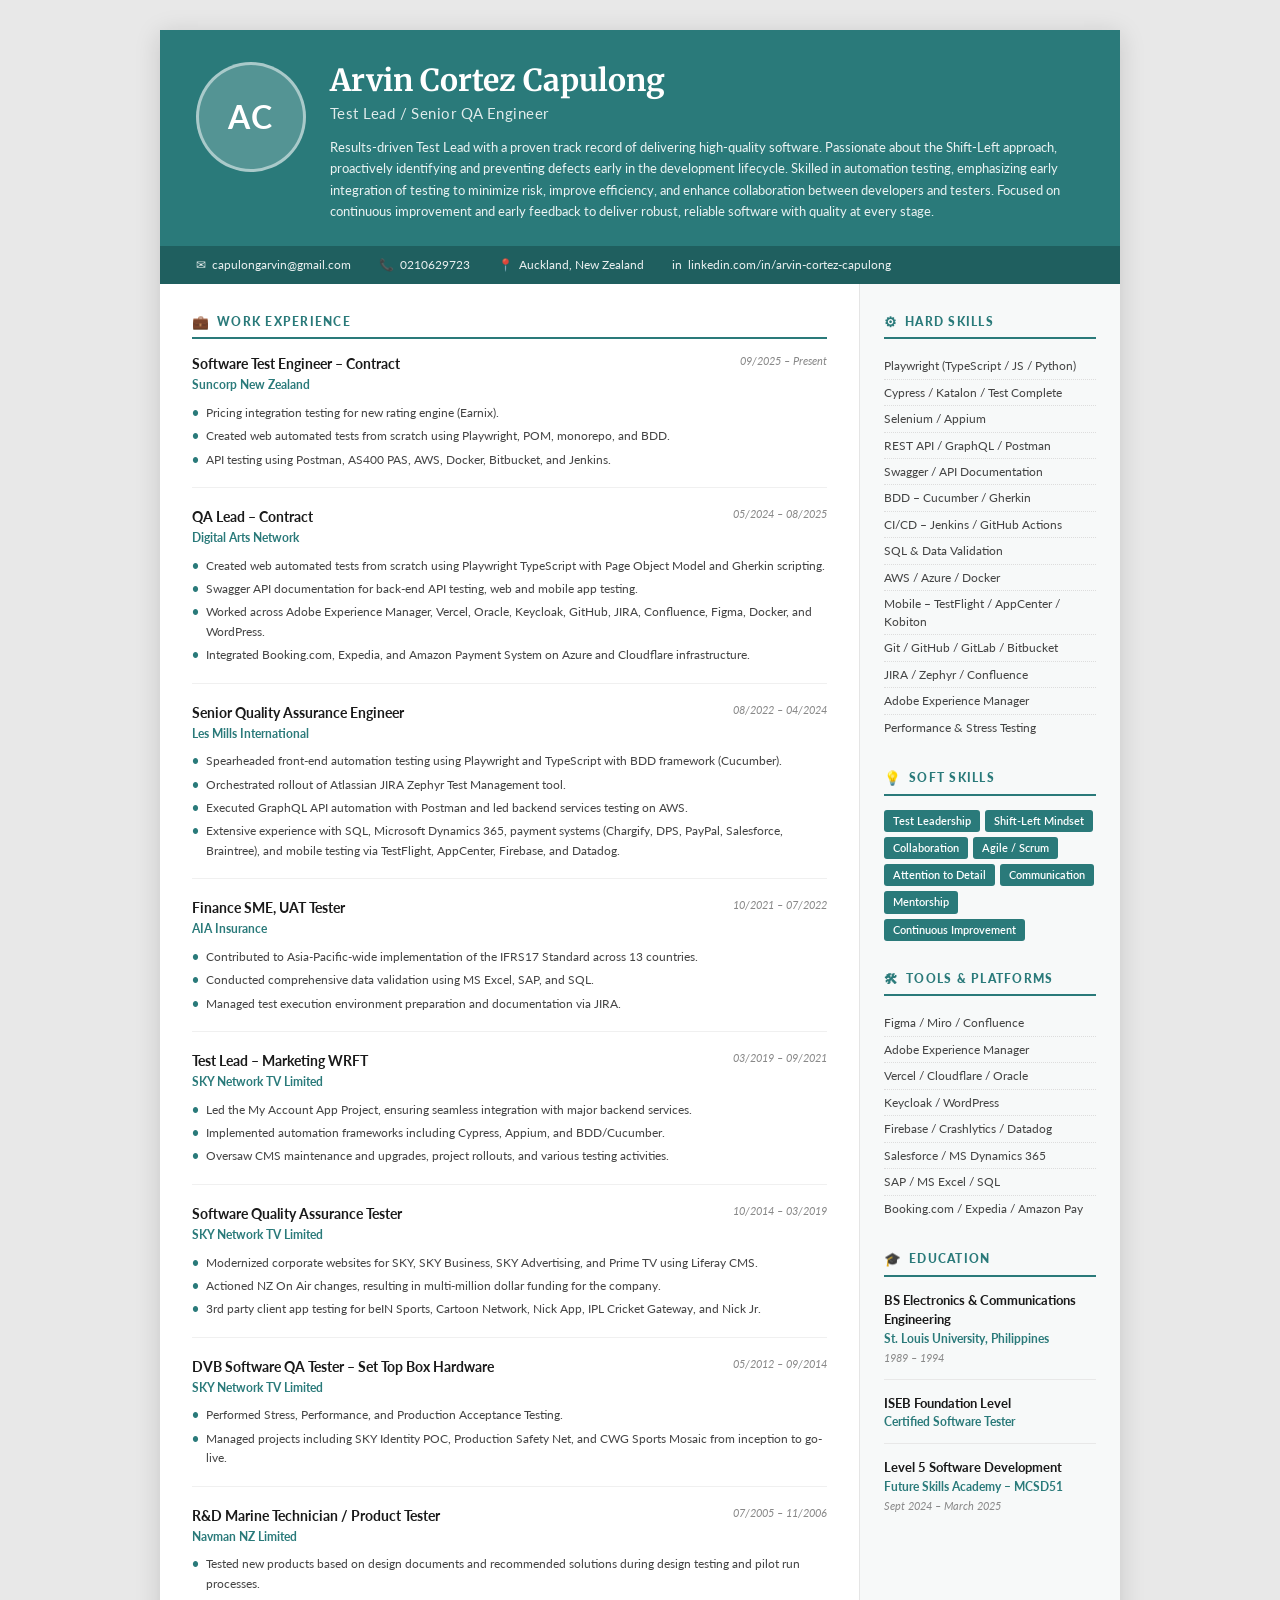
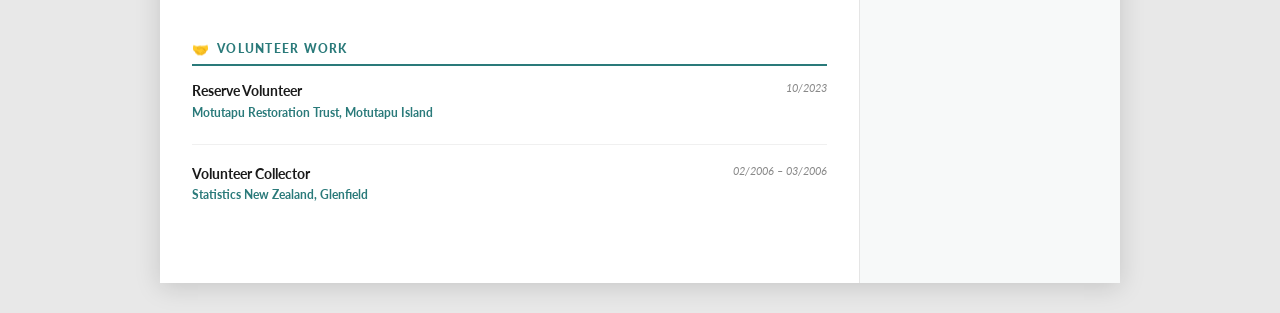
==== index.html @ 50e2b2ff "newly updated formatted CV" ====
<!DOCTYPE html>
<html lang="en">
<head>
  <meta charset="UTF-8" />
  <meta name="viewport" content="width=device-width, initial-scale=1.0" />
  <title>Arvin Capulong | QA Engineer Portfolio</title>
  <link rel="preconnect" href="https://fonts.googleapis.com">
  <link rel="preconnect" href="https://fonts.gstatic.com" crossorigin>
  <link href="https://fonts.googleapis.com/css2?family=Lato:wght@300;400;700;900&family=Merriweather:wght@400;700&display=swap" rel="stylesheet">
  <link rel="stylesheet" href="style.css" />
</head>
<body>

<div class="cv-wrapper">

  <!-- HEADER -->
  <header class="cv-header">
    <div class="header-left">
      <div class="profile-photo">
        <div class="photo-placeholder">AC</div>
      </div>
      <div class="header-info">
        <h1>Arvin Cortez Capulong</h1>
        <h2>Test Lead / Senior QA Engineer</h2>
        <p class="summary">
          Results-driven Test Lead with a proven track record of delivering high-quality software.
          Passionate about the Shift-Left approach, proactively identifying and preventing defects
          early in the development lifecycle. Skilled in automation testing, emphasizing early
          integration of testing to minimize risk, improve efficiency, and enhance collaboration
          between developers and testers. Focused on continuous improvement and early feedback
          to deliver robust, reliable software with quality at every stage.
        </p>
      </div>
    </div>

    <div class="header-contact-bar">
      <a href="https://mail.google.com/mail/?view=cm&fs=1&to=capulongarvin@gmail.com" target="_blank">
        <span class="icon">✉</span> capulongarvin@gmail.com
      </a>
      <span><span class="icon">📞</span> 0210629723</span>
      <span><span class="icon">📍</span> Auckland, New Zealand</span>
      <a href="https://www.linkedin.com/in/arvin-cortez-capulong-6018682a/" target="_blank">
        <span class="icon">in</span> linkedin.com/in/arvin-cortez-capulong
      </a>
    </div>
  </header>

  <!-- MAIN BODY -->
  <div class="cv-body">

    <!-- LEFT COLUMN -->
    <main class="cv-main">

      <!-- EXPERIENCE -->
      <section class="cv-section">
        <h3 class="section-title"><span class="section-icon">💼</span> Work Experience</h3>

        <div class="exp-item">
          <div class="exp-header">
            <div>
              <h4 class="exp-role">Software Test Engineer – Contract</h4>
              <div class="exp-company">Suncorp New Zealand</div>
            </div>
            <div class="exp-date">09/2025 – Present</div>
          </div>
          <ul class="exp-bullets">
            <li>Pricing integration testing for new rating engine (Earnix).</li>
            <li>Created web automated tests from scratch using Playwright, POM, monorepo, and BDD.</li>
            <li>API testing using Postman, AS400 PAS, AWS, Docker, Bitbucket, and Jenkins.</li>
          </ul>
        </div>

        <div class="exp-item">
          <div class="exp-header">
            <div>
              <h4 class="exp-role">QA Lead – Contract</h4>
              <div class="exp-company">Digital Arts Network</div>
            </div>
            <div class="exp-date">05/2024 – 08/2025</div>
          </div>
          <ul class="exp-bullets">
            <li>Created web automated tests from scratch using Playwright TypeScript with Page Object Model and Gherkin scripting.</li>
            <li>Swagger API documentation for back-end API testing, web and mobile app testing.</li>
            <li>Worked across Adobe Experience Manager, Vercel, Oracle, Keycloak, GitHub, JIRA, Confluence, Figma, Docker, and WordPress.</li>
            <li>Integrated Booking.com, Expedia, and Amazon Payment System on Azure and Cloudflare infrastructure.</li>
          </ul>
        </div>

        <div class="exp-item">
          <div class="exp-header">
            <div>
              <h4 class="exp-role">Senior Quality Assurance Engineer</h4>
              <div class="exp-company">Les Mills International</div>
            </div>
            <div class="exp-date">08/2022 – 04/2024</div>
          </div>
          <ul class="exp-bullets">
            <li>Spearheaded front-end automation testing using Playwright and TypeScript with BDD framework (Cucumber).</li>
            <li>Orchestrated rollout of Atlassian JIRA Zephyr Test Management tool.</li>
            <li>Executed GraphQL API automation with Postman and led backend services testing on AWS.</li>
            <li>Extensive experience with SQL, Microsoft Dynamics 365, payment systems (Chargify, DPS, PayPal, Salesforce, Braintree), and mobile testing via TestFlight, AppCenter, Firebase, and Datadog.</li>
          </ul>
        </div>

        <div class="exp-item">
          <div class="exp-header">
            <div>
              <h4 class="exp-role">Finance SME, UAT Tester</h4>
              <div class="exp-company">AIA Insurance</div>
            </div>
            <div class="exp-date">10/2021 – 07/2022</div>
          </div>
          <ul class="exp-bullets">
            <li>Contributed to Asia-Pacific-wide implementation of the IFRS17 Standard across 13 countries.</li>
            <li>Conducted comprehensive data validation using MS Excel, SAP, and SQL.</li>
            <li>Managed test execution environment preparation and documentation via JIRA.</li>
          </ul>
        </div>

        <div class="exp-item">
          <div class="exp-header">
            <div>
              <h4 class="exp-role">Test Lead – Marketing WRFT</h4>
              <div class="exp-company">SKY Network TV Limited</div>
            </div>
            <div class="exp-date">03/2019 – 09/2021</div>
          </div>
          <ul class="exp-bullets">
            <li>Led the My Account App Project, ensuring seamless integration with major backend services.</li>
            <li>Implemented automation frameworks including Cypress, Appium, and BDD/Cucumber.</li>
            <li>Oversaw CMS maintenance and upgrades, project rollouts, and various testing activities.</li>
          </ul>
        </div>

        <div class="exp-item">
          <div class="exp-header">
            <div>
              <h4 class="exp-role">Software Quality Assurance Tester</h4>
              <div class="exp-company">SKY Network TV Limited</div>
            </div>
            <div class="exp-date">10/2014 – 03/2019</div>
          </div>
          <ul class="exp-bullets">
            <li>Modernized corporate websites for SKY, SKY Business, SKY Advertising, and Prime TV using Liferay CMS.</li>
            <li>Actioned NZ On Air changes, resulting in multi-million dollar funding for the company.</li>
            <li>3rd party client app testing for beIN Sports, Cartoon Network, Nick App, IPL Cricket Gateway, and Nick Jr.</li>
          </ul>
        </div>

        <div class="exp-item">
          <div class="exp-header">
            <div>
              <h4 class="exp-role">DVB Software QA Tester – Set Top Box Hardware</h4>
              <div class="exp-company">SKY Network TV Limited</div>
            </div>
            <div class="exp-date">05/2012 – 09/2014</div>
          </div>
          <ul class="exp-bullets">
            <li>Performed Stress, Performance, and Production Acceptance Testing.</li>
            <li>Managed projects including SKY Identity POC, Production Safety Net, and CWG Sports Mosaic from inception to go-live.</li>
          </ul>
        </div>

        <div class="exp-item">
          <div class="exp-header">
            <div>
              <h4 class="exp-role">R&D Marine Technician / Product Tester</h4>
              <div class="exp-company">Navman NZ Limited</div>
            </div>
            <div class="exp-date">07/2005 – 11/2006</div>
          </div>
          <ul class="exp-bullets">
            <li>Tested new products based on design documents and recommended solutions during design testing and pilot run processes.</li>
          </ul>
        </div>

      </section>

      <!-- VOLUNTEER -->
      <section class="cv-section">
        <h3 class="section-title"><span class="section-icon">🤝</span> Volunteer Work</h3>
        <div class="exp-item">
          <div class="exp-header">
            <div>
              <h4 class="exp-role">Reserve Volunteer</h4>
              <div class="exp-company">Motutapu Restoration Trust, Motutapu Island</div>
            </div>
            <div class="exp-date">10/2023</div>
          </div>
        </div>
        <div class="exp-item">
          <div class="exp-header">
            <div>
              <h4 class="exp-role">Volunteer Collector</h4>
              <div class="exp-company">Statistics New Zealand, Glenfield</div>
            </div>
            <div class="exp-date">02/2006 – 03/2006</div>
          </div>
        </div>
      </section>

    </main>

    <!-- RIGHT SIDEBAR -->
    <aside class="cv-sidebar">

      <!-- HARD SKILLS -->
      <section class="cv-section">
        <h3 class="section-title"><span class="section-icon">⚙</span> Hard Skills</h3>
        <ul class="skills-list">
          <li>Playwright (TypeScript / JS / Python)</li>
          <li>Cypress / Katalon / Test Complete</li>
          <li>Selenium / Appium</li>
          <li>REST API / GraphQL / Postman</li>
          <li>Swagger / API Documentation</li>
          <li>BDD – Cucumber / Gherkin</li>
          <li>CI/CD – Jenkins / GitHub Actions</li>
          <li>SQL & Data Validation</li>
          <li>AWS / Azure / Docker</li>
          <li>Mobile – TestFlight / AppCenter / Kobiton</li>
          <li>Git / GitHub / GitLab / Bitbucket</li>
          <li>JIRA / Zephyr / Confluence</li>
          <li>Adobe Experience Manager</li>
          <li>Performance & Stress Testing</li>
        </ul>
      </section>

      <!-- SOFT SKILLS -->
      <section class="cv-section">
        <h3 class="section-title"><span class="section-icon">💡</span> Soft Skills</h3>
        <div class="soft-skills-tags">
          <span>Test Leadership</span>
          <span>Shift-Left Mindset</span>
          <span>Collaboration</span>
          <span>Agile / Scrum</span>
          <span>Attention to Detail</span>
          <span>Communication</span>
          <span>Mentorship</span>
          <span>Continuous Improvement</span>
        </div>
      </section>

      <!-- TOOLS -->
      <section class="cv-section">
        <h3 class="section-title"><span class="section-icon">🛠</span> Tools & Platforms</h3>
        <ul class="skills-list">
          <li>Figma / Miro / Confluence</li>
          <li>Adobe Experience Manager</li>
          <li>Vercel / Cloudflare / Oracle</li>
          <li>Keycloak / WordPress</li>
          <li>Firebase / Crashlytics / Datadog</li>
          <li>Salesforce / MS Dynamics 365</li>
          <li>SAP / MS Excel / SQL</li>
          <li>Booking.com / Expedia / Amazon Pay</li>
        </ul>
      </section>

      <!-- EDUCATION -->
      <section class="cv-section">
        <h3 class="section-title"><span class="section-icon">🎓</span> Education</h3>
        <div class="edu-item">
          <div class="edu-degree">BS Electronics & Communications Engineering</div>
          <div class="edu-school">St. Louis University, Philippines</div>
          <div class="edu-date">1989 – 1994</div>
        </div>
        <div class="edu-item">
          <div class="edu-degree">ISEB Foundation Level</div>
          <div class="edu-school">Certified Software Tester</div>
        </div>
        <div class="edu-item">
          <div class="edu-degree">Level 5 Software Development</div>
          <div class="edu-school">Future Skills Academy – MCSD51</div>
          <div class="edu-date">Sept 2024 – March 2025</div>
        </div>
      </section>

    </aside>

  </div>

</div><!-- end cv-wrapper -->

</body>
</html>
---- style.css ----
/* ── RESET ── */
*, *::before, *::after { box-sizing: border-box; margin: 0; padding: 0; }

body {
  font-family: 'Lato', sans-serif;
  font-size: 13px;
  color: #2d2d2d;
  background: #e8e8e8;
  line-height: 1.5;
}

a { color: inherit; text-decoration: none; }

/* ── PAGE WRAPPER ── */
.cv-wrapper {
  max-width: 960px;
  margin: 30px auto;
  background: #fff;
  box-shadow: 0 4px 24px rgba(0,0,0,0.15);
  overflow: hidden;
}

/* ── HEADER ── */
.cv-header {
  background: #2a7a7a;
  color: white;
  padding: 32px 36px 0;
}

.header-left {
  display: flex;
  gap: 24px;
  align-items: flex-start;
  margin-bottom: 24px;
}

.profile-photo { flex-shrink: 0; }

.photo-placeholder {
  width: 110px;
  height: 110px;
  border-radius: 50%;
  background: rgba(255,255,255,0.2);
  border: 3px solid rgba(255,255,255,0.5);
  display: flex;
  align-items: center;
  justify-content: center;
  font-size: 2rem;
  font-weight: 700;
  color: white;
  letter-spacing: 2px;
}

.header-info h1 {
  font-family: 'Merriweather', serif;
  font-size: 1.9rem;
  font-weight: 700;
  color: #fff;
  margin-bottom: 4px;
  line-height: 1.2;
}

.header-info h2 {
  font-size: 0.95rem;
  font-weight: 400;
  color: rgba(255,255,255,0.85);
  margin-bottom: 12px;
  letter-spacing: 0.03em;
}

.header-info .summary {
  font-size: 0.8rem;
  color: rgba(255,255,255,0.9);
  line-height: 1.65;
}

/* ── CONTACT BAR ── */
.header-contact-bar {
  background: #1f5f5f;
  margin: 0 -36px;
  padding: 10px 36px;
  display: flex;
  flex-wrap: wrap;
  gap: 6px 28px;
  align-items: center;
}

.header-contact-bar a,
.header-contact-bar span {
  font-size: 0.75rem;
  color: rgba(255,255,255,0.9);
  display: flex;
  align-items: center;
  gap: 6px;
  transition: color 0.2s;
}

.header-contact-bar a:hover { color: #a8e6cf; }

.icon {
  font-style: normal;
  font-size: 0.8rem;
}

/* ── BODY LAYOUT ── */
.cv-body {
  display: grid;
  grid-template-columns: 1fr 260px;
  gap: 0;
  background: #fff;
}

/* ── MAIN COLUMN ── */
.cv-main {
  padding: 28px 32px;
  border-right: 1px solid #e5e5e5;
}

/* ── SIDEBAR ── */
.cv-sidebar {
  padding: 28px 24px;
  background: #f7f9f9;
}

/* ── SECTION TITLES ── */
.cv-section { margin-bottom: 28px; }

.section-title {
  font-family: 'Lato', sans-serif;
  font-size: 0.78rem;
  font-weight: 900;
  text-transform: uppercase;
  letter-spacing: 0.1em;
  color: #2a7a7a;
  border-bottom: 2px solid #2a7a7a;
  padding-bottom: 5px;
  margin-bottom: 14px;
  display: flex;
  align-items: center;
  gap: 7px;
}

.section-icon { font-size: 0.85rem; }

/* ── EXPERIENCE ITEMS ── */
.exp-item {
  margin-bottom: 18px;
  padding-bottom: 16px;
  border-bottom: 1px solid #f0f0f0;
}

.exp-item:last-child {
  border-bottom: none;
  margin-bottom: 0;
}

.exp-header {
  display: flex;
  justify-content: space-between;
  align-items: flex-start;
  gap: 12px;
  margin-bottom: 6px;
}

.exp-role {
  font-size: 0.88rem;
  font-weight: 700;
  color: #1a1a1a;
  margin-bottom: 2px;
}

.exp-company {
  font-size: 0.78rem;
  color: #2a7a7a;
  font-weight: 700;
}

.exp-date {
  font-size: 0.7rem;
  color: #888;
  white-space: nowrap;
  font-style: italic;
  flex-shrink: 0;
}

.exp-bullets {
  list-style: none;
  padding: 0;
  margin-top: 6px;
}

.exp-bullets li {
  font-size: 0.78rem;
  color: #444;
  padding: 2px 0 2px 14px;
  position: relative;
  line-height: 1.55;
}

.exp-bullets li::before {
  content: '•';
  position: absolute;
  left: 0;
  color: #2a7a7a;
  font-weight: 700;
}

/* ── SIDEBAR SKILLS LIST ── */
.skills-list {
  list-style: none;
  padding: 0;
}

.skills-list li {
  font-size: 0.78rem;
  color: #444;
  padding: 4px 0;
  border-bottom: 1px dotted #ddd;
  line-height: 1.4;
}

.skills-list li:last-child { border-bottom: none; }

/* ── SOFT SKILLS TAGS ── */
.soft-skills-tags {
  display: flex;
  flex-wrap: wrap;
  gap: 5px;
}

.soft-skills-tags span {
  background: #2a7a7a;
  color: white;
  font-size: 0.68rem;
  padding: 3px 9px;
  border-radius: 3px;
  font-weight: 600;
}

/* ── EDUCATION ── */
.edu-item {
  margin-bottom: 14px;
  padding-bottom: 12px;
  border-bottom: 1px solid #e8e8e8;
}

.edu-item:last-child {
  border-bottom: none;
  margin-bottom: 0;
}

.edu-degree {
  font-size: 0.82rem;
  font-weight: 700;
  color: #1a1a1a;
}

.edu-school {
  font-size: 0.75rem;
  font-weight: 700;
  color: #2a7a7a;
}

.edu-date {
  font-size: 0.7rem;
  color: #888;
  font-style: italic;
  margin-top: 2px;
}

/* ── PRINT ── */
@media print {
  body { background: white; }
  .cv-wrapper { box-shadow: none; margin: 0; }
  .cv-header { -webkit-print-color-adjust: exact; print-color-adjust: exact; }
}

/* ── RESPONSIVE ── */
@media (max-width: 700px) {
  .cv-wrapper { margin: 0; }
  .cv-body { grid-template-columns: 1fr; }
  .cv-sidebar { border-top: 3px solid #2a7a7a; }
  .header-left { flex-direction: column; }
  .header-contact-bar { gap: 8px 16px; }
}
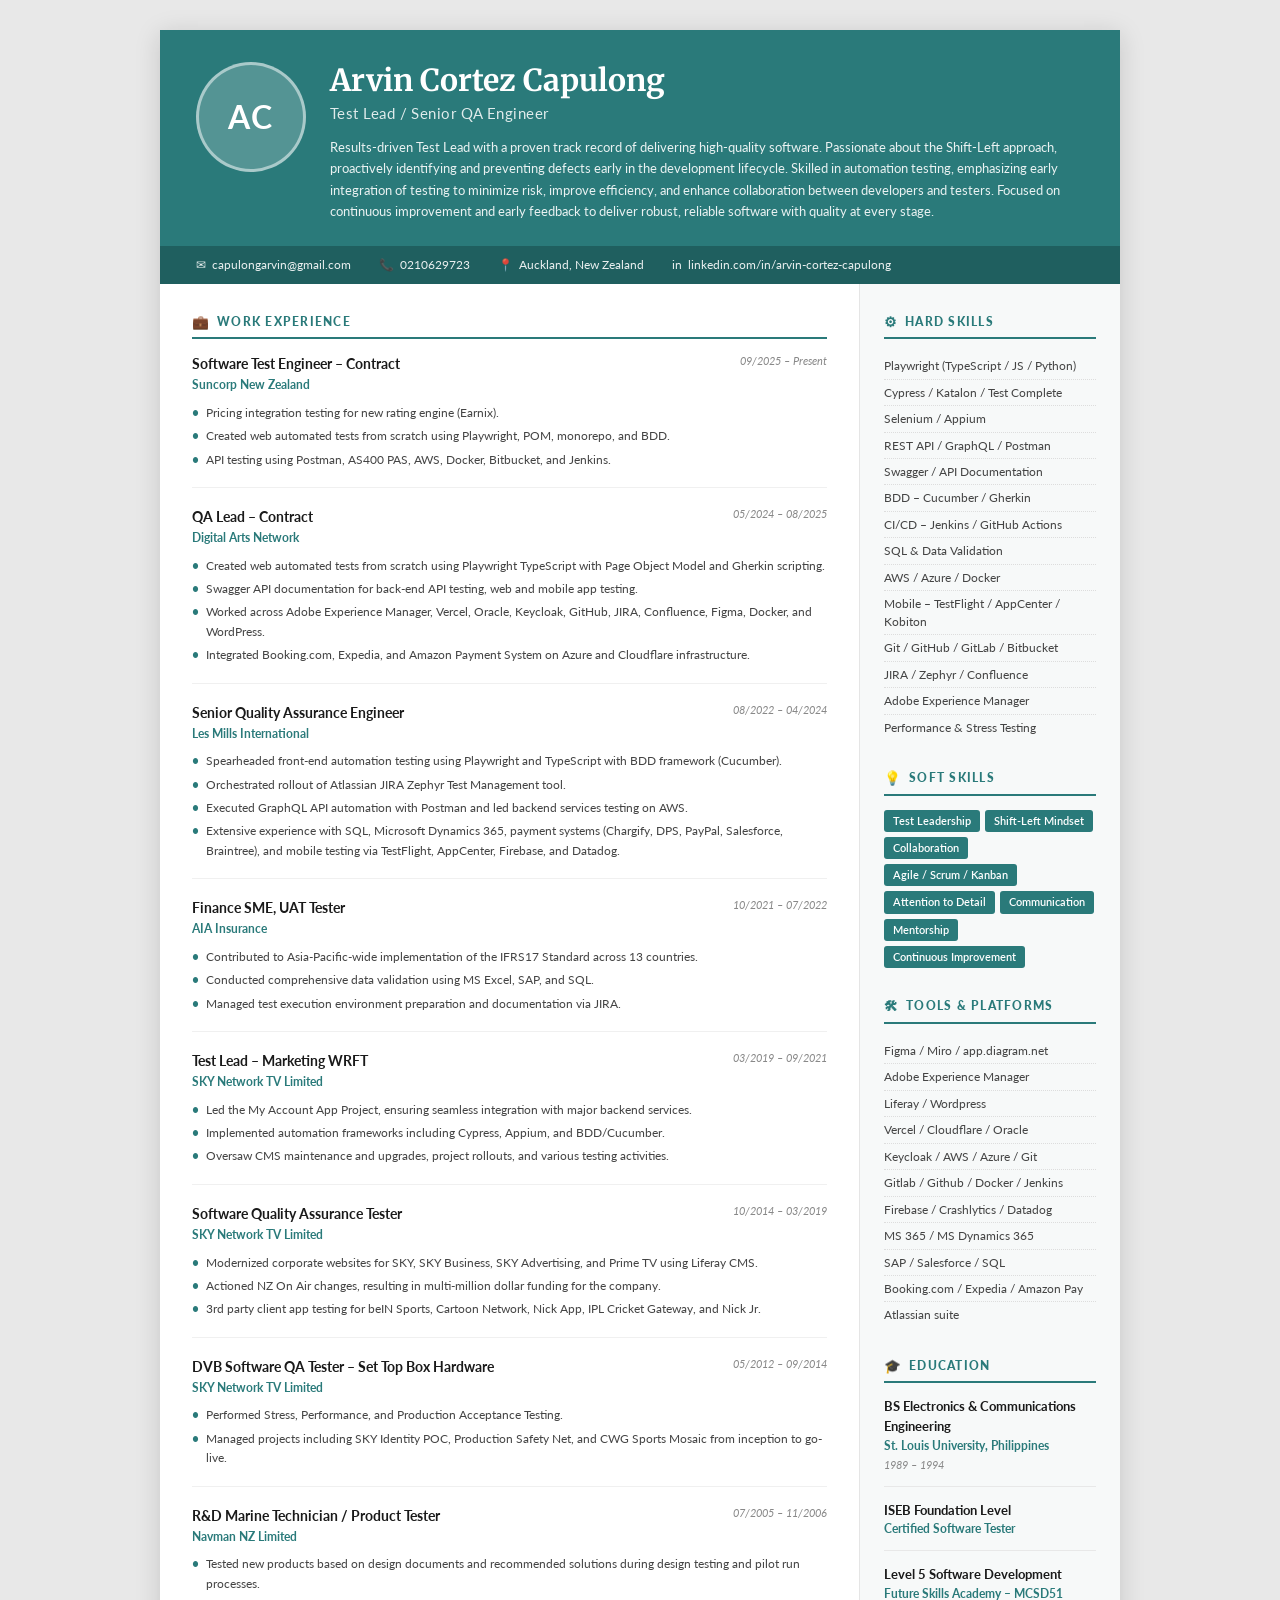
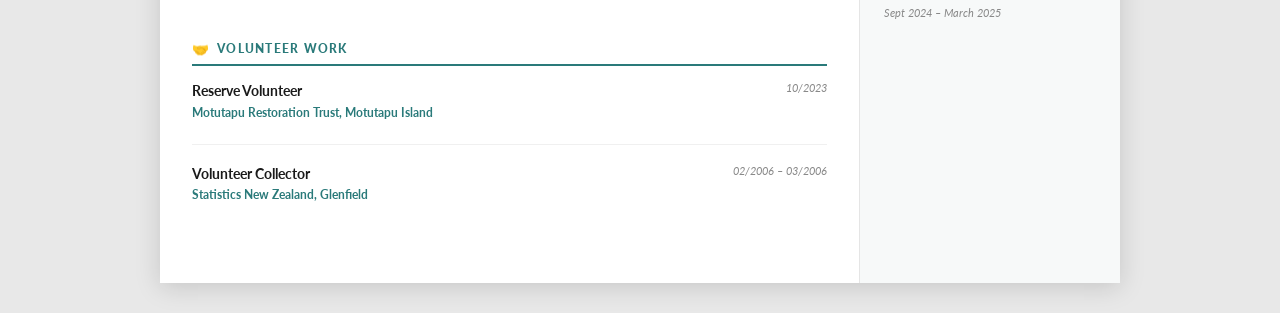
==== commit 728947b5: "update right side details" ====
--- a/index.html
+++ b/index.html
@@ -232,7 +232,7 @@
           <span>Test Leadership</span>
           <span>Shift-Left Mindset</span>
           <span>Collaboration</span>
-          <span>Agile / Scrum</span>
+          <span>Agile / Scrum / Kanban</span>
           <span>Attention to Detail</span>
           <span>Communication</span>
           <span>Mentorship</span>
@@ -244,14 +244,17 @@
       <section class="cv-section">
         <h3 class="section-title"><span class="section-icon">🛠</span> Tools & Platforms</h3>
         <ul class="skills-list">
-          <li>Figma / Miro / Confluence</li>
+          <li>Figma / Miro / app.diagram.net</li>
           <li>Adobe Experience Manager</li>
+          <li>Liferay / Wordpress</li>
           <li>Vercel / Cloudflare / Oracle</li>
-          <li>Keycloak / WordPress</li>
+          <li>Keycloak / AWS / Azure / Git</li>
+          <li>Gitlab / Github / Docker / Jenkins</li>
           <li>Firebase / Crashlytics / Datadog</li>
-          <li>Salesforce / MS Dynamics 365</li>
-          <li>SAP / MS Excel / SQL</li>
+          <li>MS 365 / MS Dynamics 365</li>
+          <li>SAP / Salesforce / SQL</li>
           <li>Booking.com / Expedia / Amazon Pay</li>
+          <li>Atlassian suite</li>
         </ul>
       </section>
 
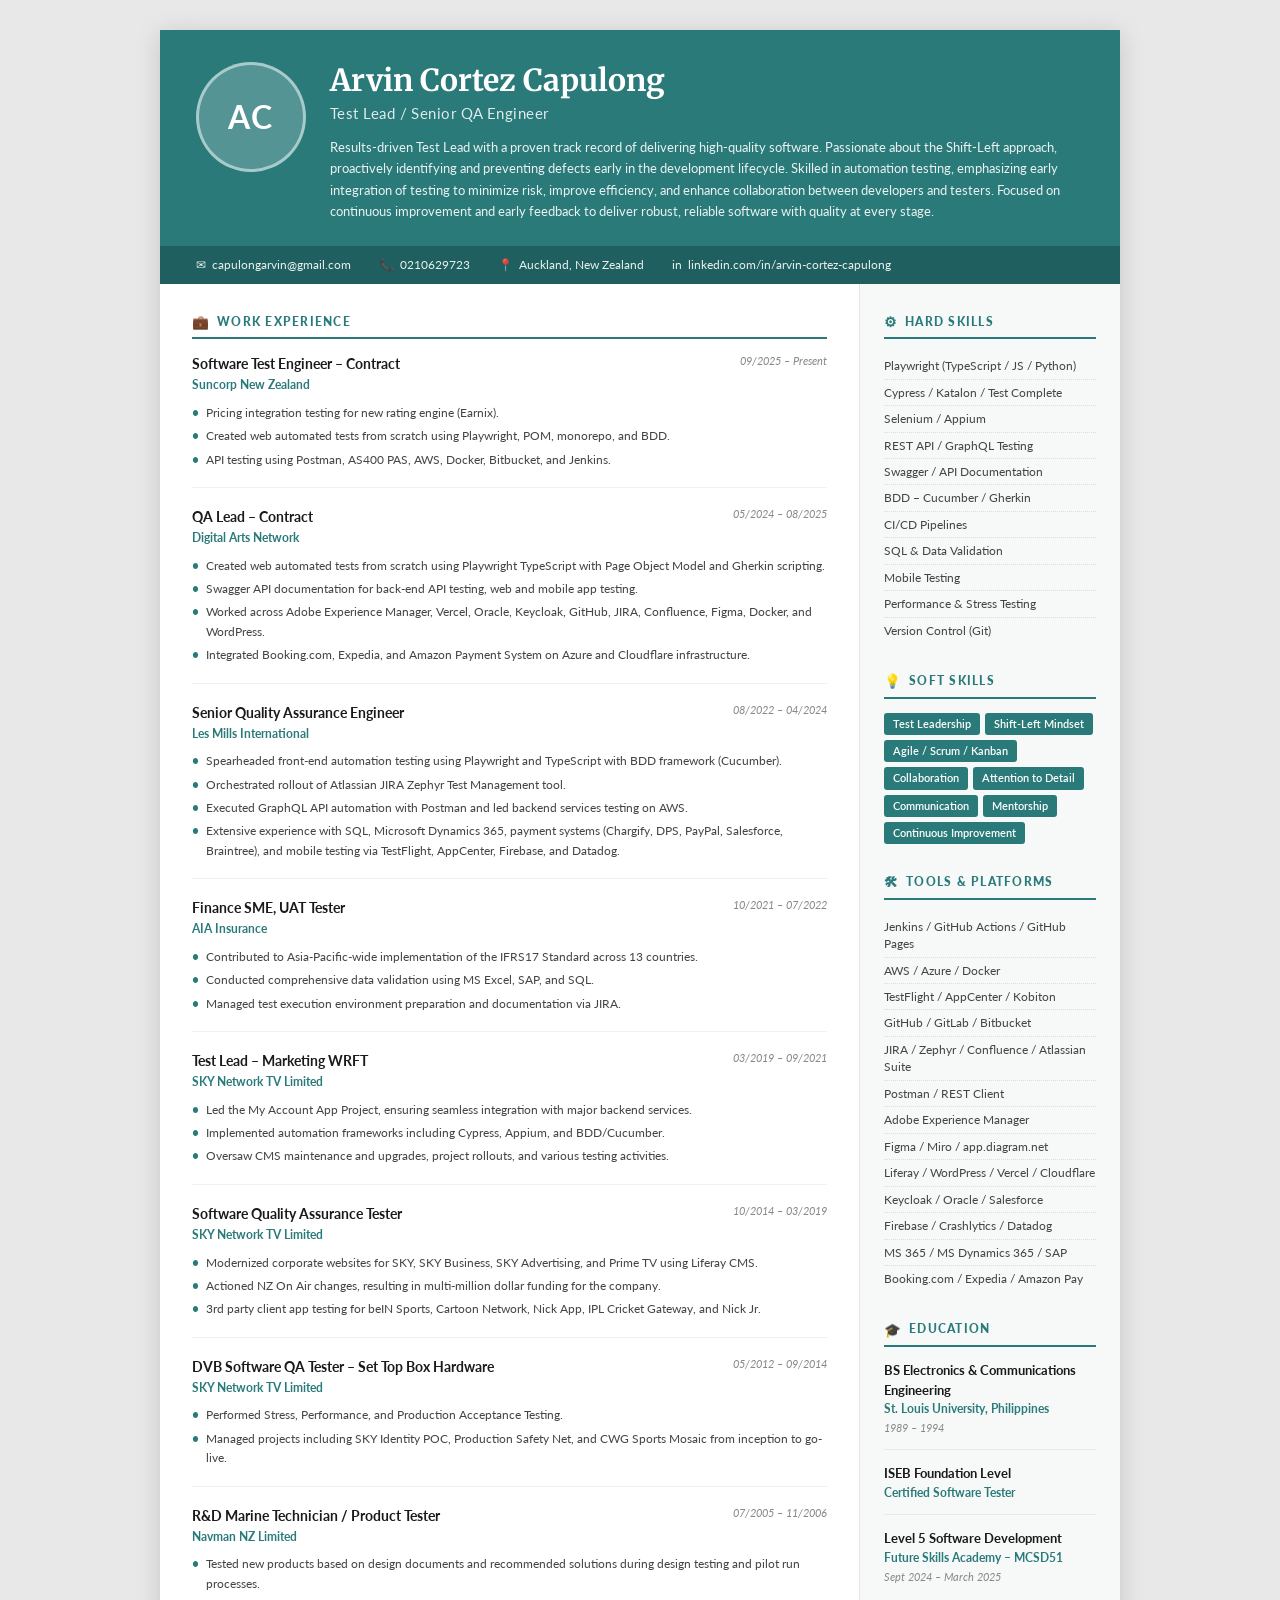
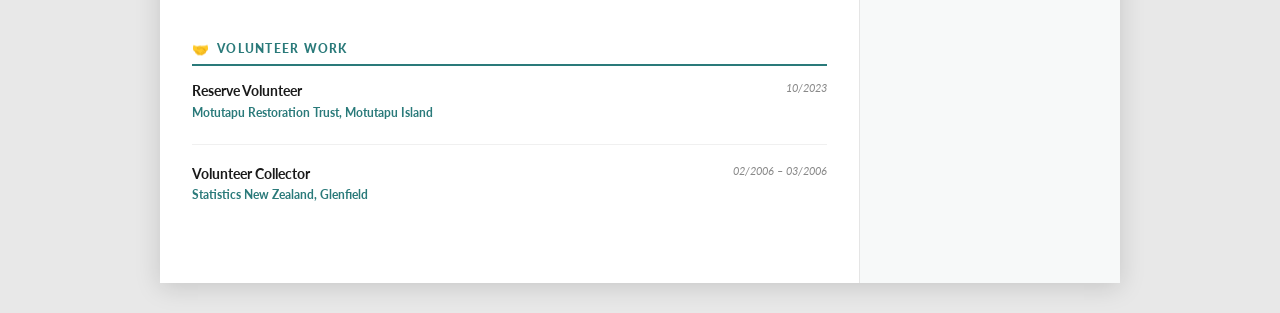
==== commit a0b4f7f6: "update right side details" ====
--- a/index.html
+++ b/index.html
@@ -203,7 +203,7 @@
 
     <!-- RIGHT SIDEBAR -->
     <aside class="cv-sidebar">
-
+ 
       <!-- HARD SKILLS -->
       <section class="cv-section">
         <h3 class="section-title"><span class="section-icon">⚙</span> Hard Skills</h3>
@@ -211,53 +211,52 @@
           <li>Playwright (TypeScript / JS / Python)</li>
           <li>Cypress / Katalon / Test Complete</li>
           <li>Selenium / Appium</li>
-          <li>REST API / GraphQL / Postman</li>
+          <li>REST API / GraphQL Testing</li>
           <li>Swagger / API Documentation</li>
           <li>BDD – Cucumber / Gherkin</li>
-          <li>CI/CD – Jenkins / GitHub Actions</li>
+          <li>CI/CD Pipelines</li>
           <li>SQL & Data Validation</li>
-          <li>AWS / Azure / Docker</li>
-          <li>Mobile – TestFlight / AppCenter / Kobiton</li>
-          <li>Git / GitHub / GitLab / Bitbucket</li>
-          <li>JIRA / Zephyr / Confluence</li>
-          <li>Adobe Experience Manager</li>
+          <li>Mobile Testing</li>
           <li>Performance & Stress Testing</li>
+          <li>Version Control (Git)</li>
         </ul>
       </section>
-
+ 
       <!-- SOFT SKILLS -->
       <section class="cv-section">
         <h3 class="section-title"><span class="section-icon">💡</span> Soft Skills</h3>
         <div class="soft-skills-tags">
           <span>Test Leadership</span>
           <span>Shift-Left Mindset</span>
+          <span>Agile / Scrum / Kanban</span>
           <span>Collaboration</span>
-          <span>Agile / Scrum / Kanban</span>
           <span>Attention to Detail</span>
           <span>Communication</span>
           <span>Mentorship</span>
           <span>Continuous Improvement</span>
         </div>
       </section>
-
+ 
       <!-- TOOLS -->
       <section class="cv-section">
         <h3 class="section-title"><span class="section-icon">🛠</span> Tools & Platforms</h3>
         <ul class="skills-list">
+          <li>Jenkins / GitHub Actions / GitHub Pages</li>
+          <li>AWS / Azure / Docker</li>
+          <li>TestFlight / AppCenter / Kobiton</li>
+          <li>GitHub / GitLab / Bitbucket</li>
+          <li>JIRA / Zephyr / Confluence / Atlassian Suite</li>
+          <li>Postman / REST Client</li>
+          <li>Adobe Experience Manager</li>
           <li>Figma / Miro / app.diagram.net</li>
-          <li>Adobe Experience Manager</li>
-          <li>Liferay / Wordpress</li>
-          <li>Vercel / Cloudflare / Oracle</li>
-          <li>Keycloak / AWS / Azure / Git</li>
-          <li>Gitlab / Github / Docker / Jenkins</li>
+          <li>Liferay / WordPress / Vercel / Cloudflare</li>
+          <li>Keycloak / Oracle / Salesforce</li>
           <li>Firebase / Crashlytics / Datadog</li>
-          <li>MS 365 / MS Dynamics 365</li>
-          <li>SAP / Salesforce / SQL</li>
+          <li>MS 365 / MS Dynamics 365 / SAP</li>
           <li>Booking.com / Expedia / Amazon Pay</li>
-          <li>Atlassian suite</li>
         </ul>
       </section>
-
+ 
       <!-- EDUCATION -->
       <section class="cv-section">
         <h3 class="section-title"><span class="section-icon">🎓</span> Education</h3>
@@ -276,12 +275,12 @@
           <div class="edu-date">Sept 2024 – March 2025</div>
         </div>
       </section>
-
+ 
     </aside>
-
+ 
   </div>
-
+ 
 </div><!-- end cv-wrapper -->
-
+ 
 </body>
 </html>
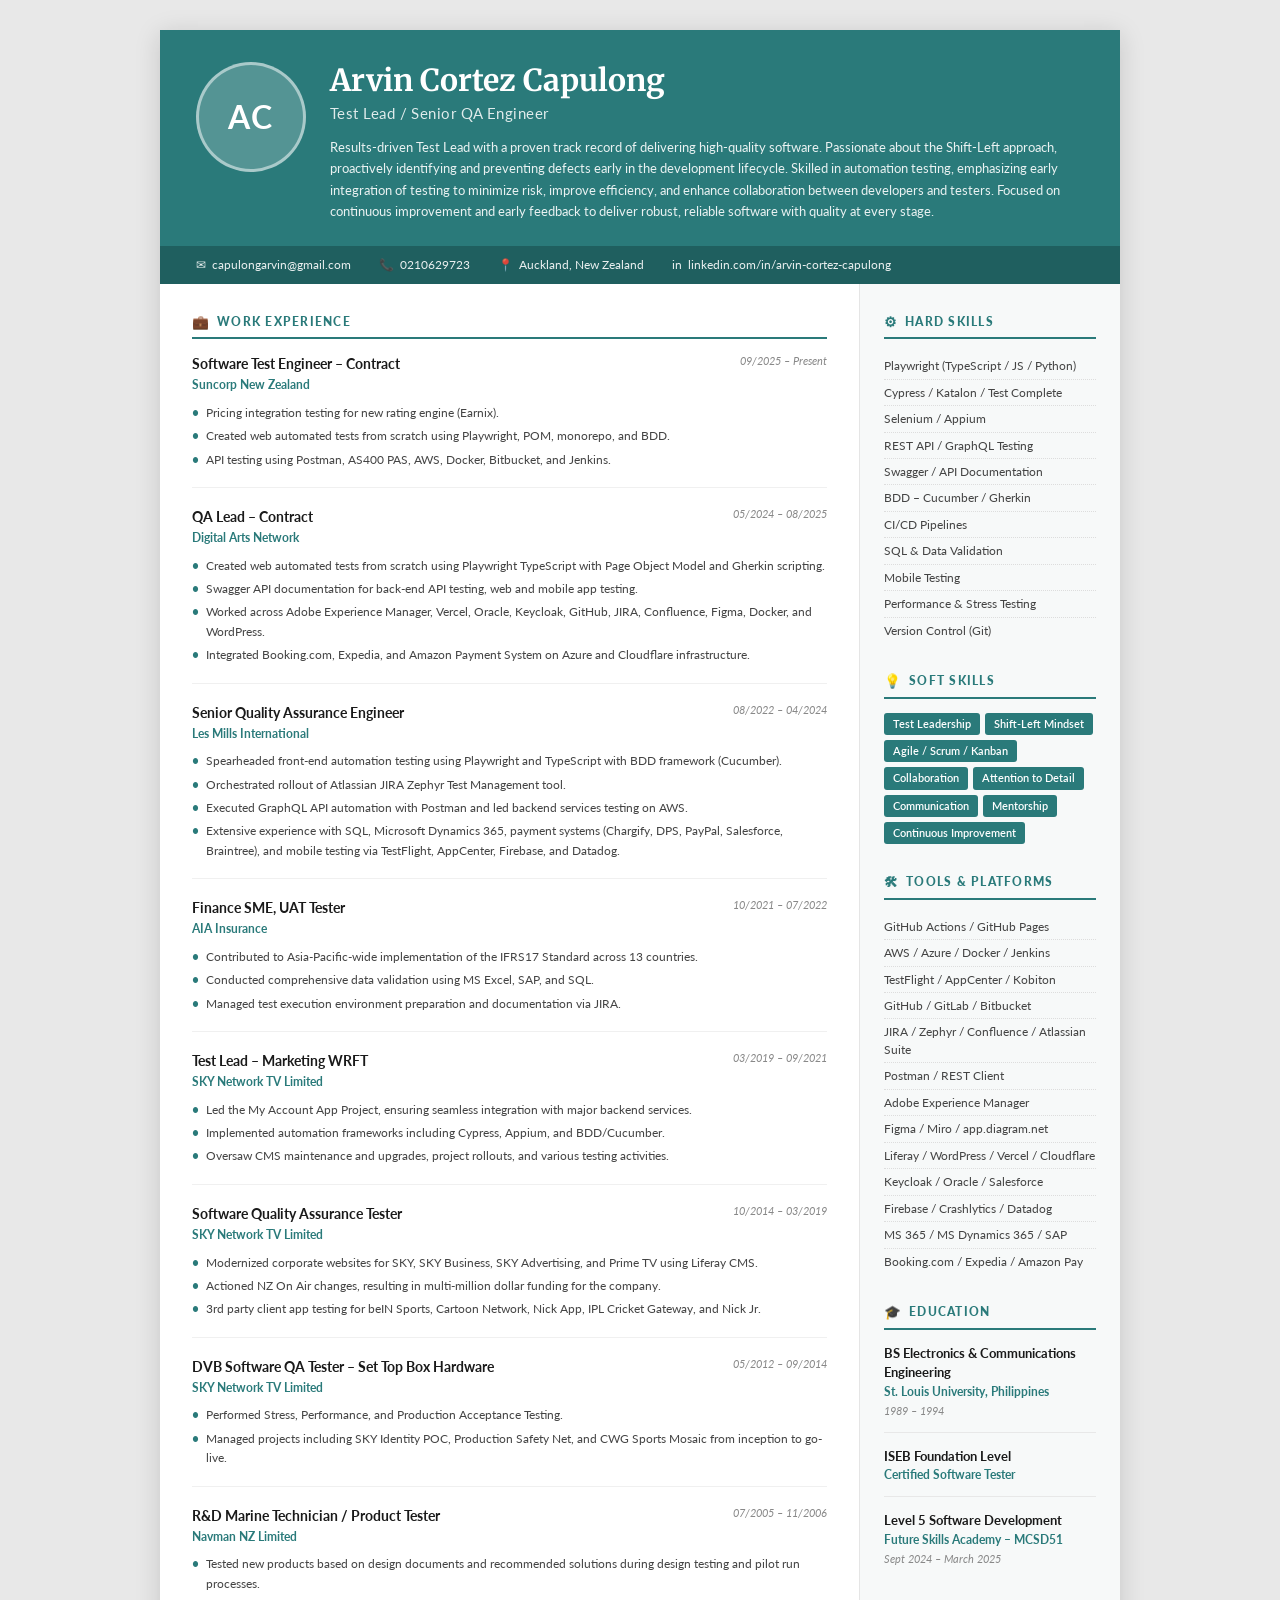
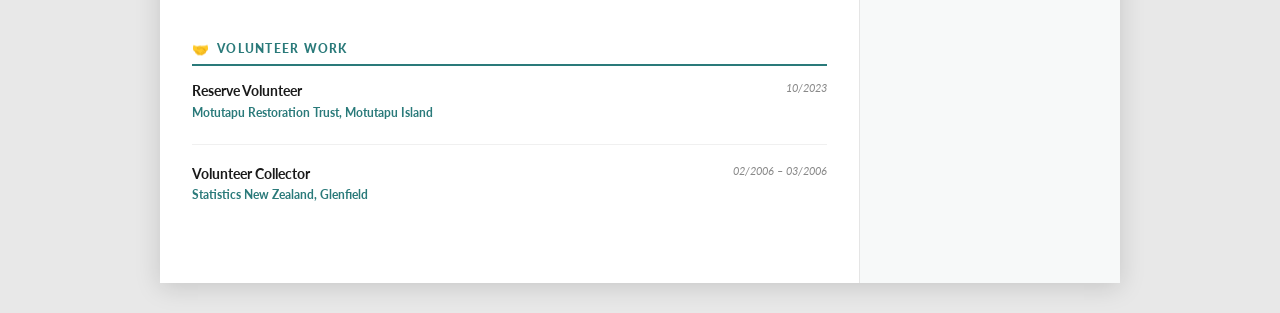
==== commit 3de18010: "further right side update" ====
--- a/index.html
+++ b/index.html
@@ -241,8 +241,8 @@
       <section class="cv-section">
         <h3 class="section-title"><span class="section-icon">🛠</span> Tools & Platforms</h3>
         <ul class="skills-list">
-          <li>Jenkins / GitHub Actions / GitHub Pages</li>
-          <li>AWS / Azure / Docker</li>
+          <li>GitHub Actions / GitHub Pages</li>
+          <li>AWS / Azure / Docker / Jenkins</li>
           <li>TestFlight / AppCenter / Kobiton</li>
           <li>GitHub / GitLab / Bitbucket</li>
           <li>JIRA / Zephyr / Confluence / Atlassian Suite</li>
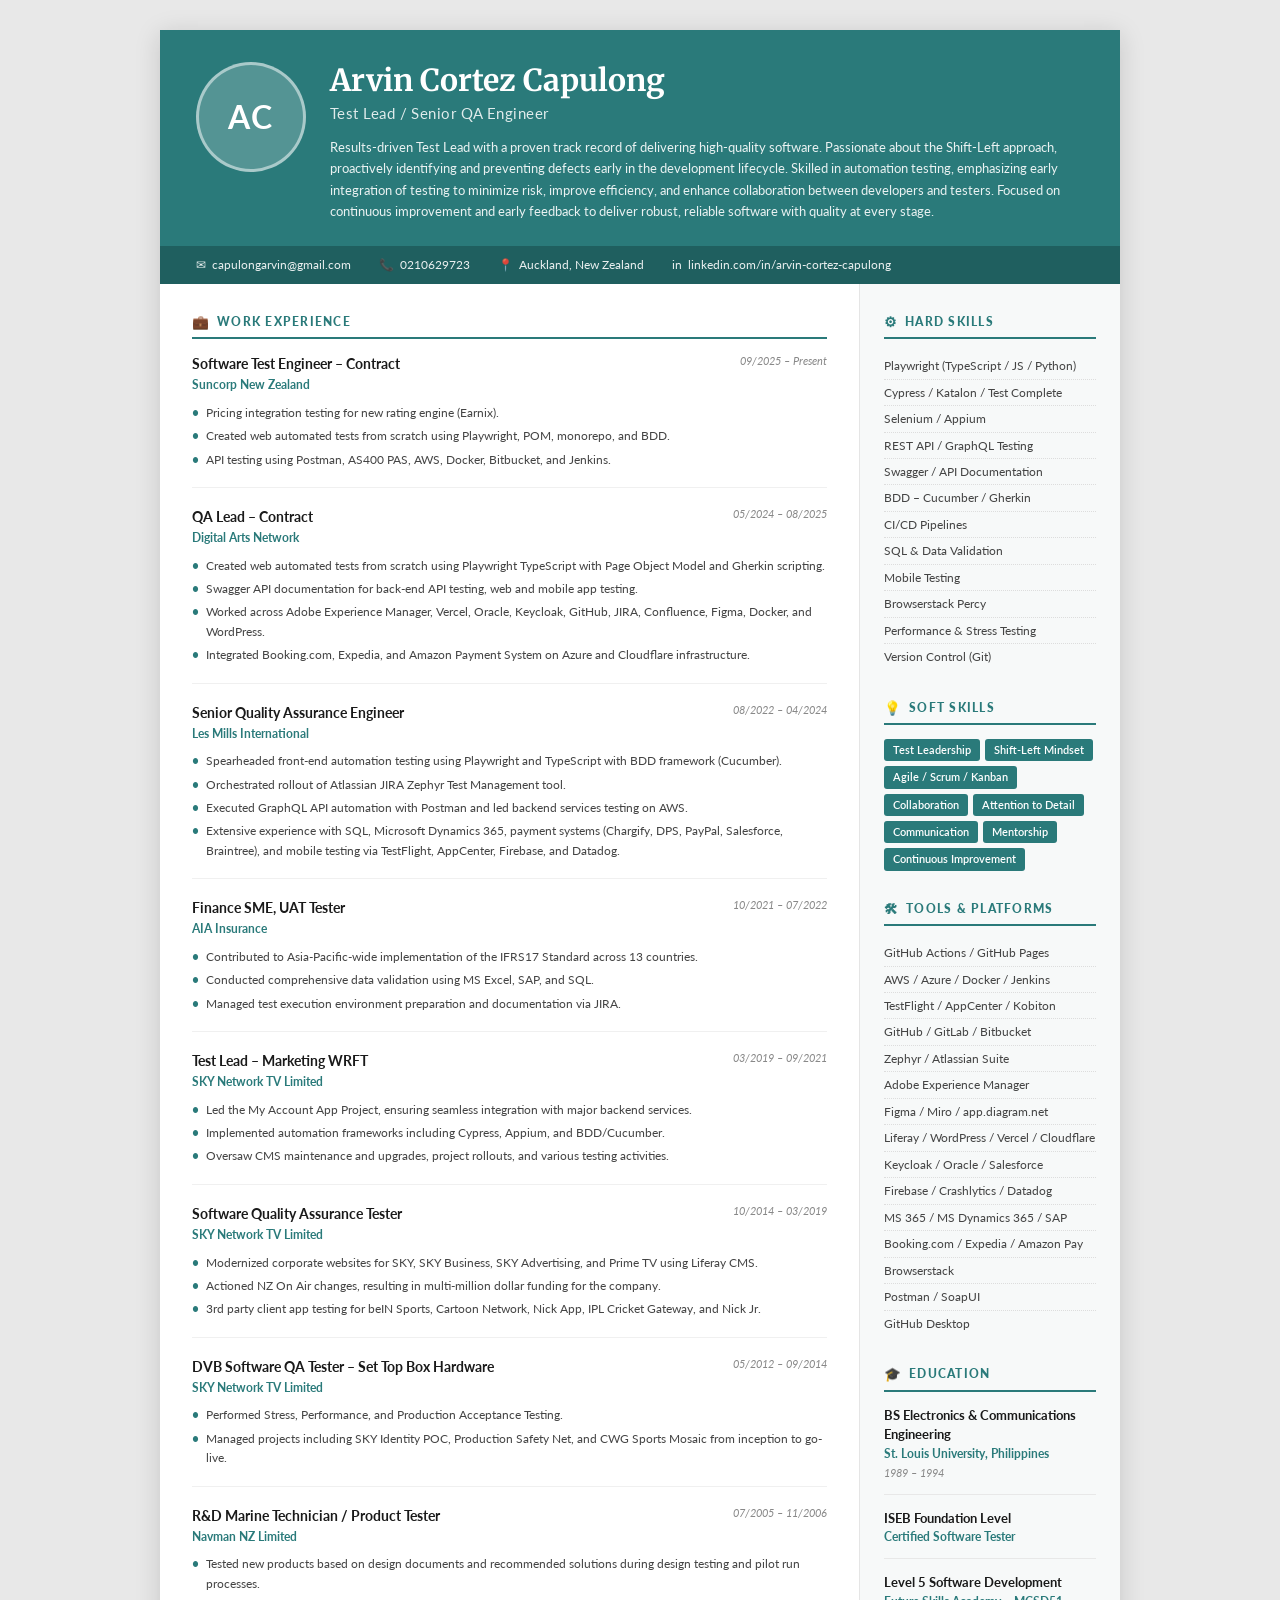
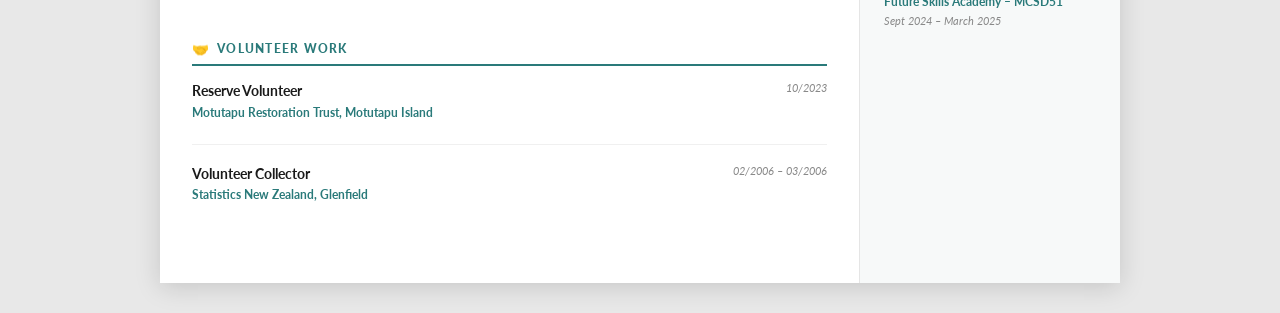
==== commit e5fbd650: "more right side update" ====
--- a/index.html
+++ b/index.html
@@ -217,6 +217,7 @@
           <li>CI/CD Pipelines</li>
           <li>SQL & Data Validation</li>
           <li>Mobile Testing</li>
+          <li>Browserstack Percy</li>
           <li>Performance & Stress Testing</li>
           <li>Version Control (Git)</li>
         </ul>
@@ -245,8 +246,7 @@
           <li>AWS / Azure / Docker / Jenkins</li>
           <li>TestFlight / AppCenter / Kobiton</li>
           <li>GitHub / GitLab / Bitbucket</li>
-          <li>JIRA / Zephyr / Confluence / Atlassian Suite</li>
-          <li>Postman / REST Client</li>
+          <li>Zephyr / Atlassian Suite</li>
           <li>Adobe Experience Manager</li>
           <li>Figma / Miro / app.diagram.net</li>
           <li>Liferay / WordPress / Vercel / Cloudflare</li>
@@ -254,6 +254,9 @@
           <li>Firebase / Crashlytics / Datadog</li>
           <li>MS 365 / MS Dynamics 365 / SAP</li>
           <li>Booking.com / Expedia / Amazon Pay</li>
+          <li>Browserstack</li>
+          <li>Postman / SoapUI</li>
+          <li>GitHub Desktop</li>
         </ul>
       </section>
  
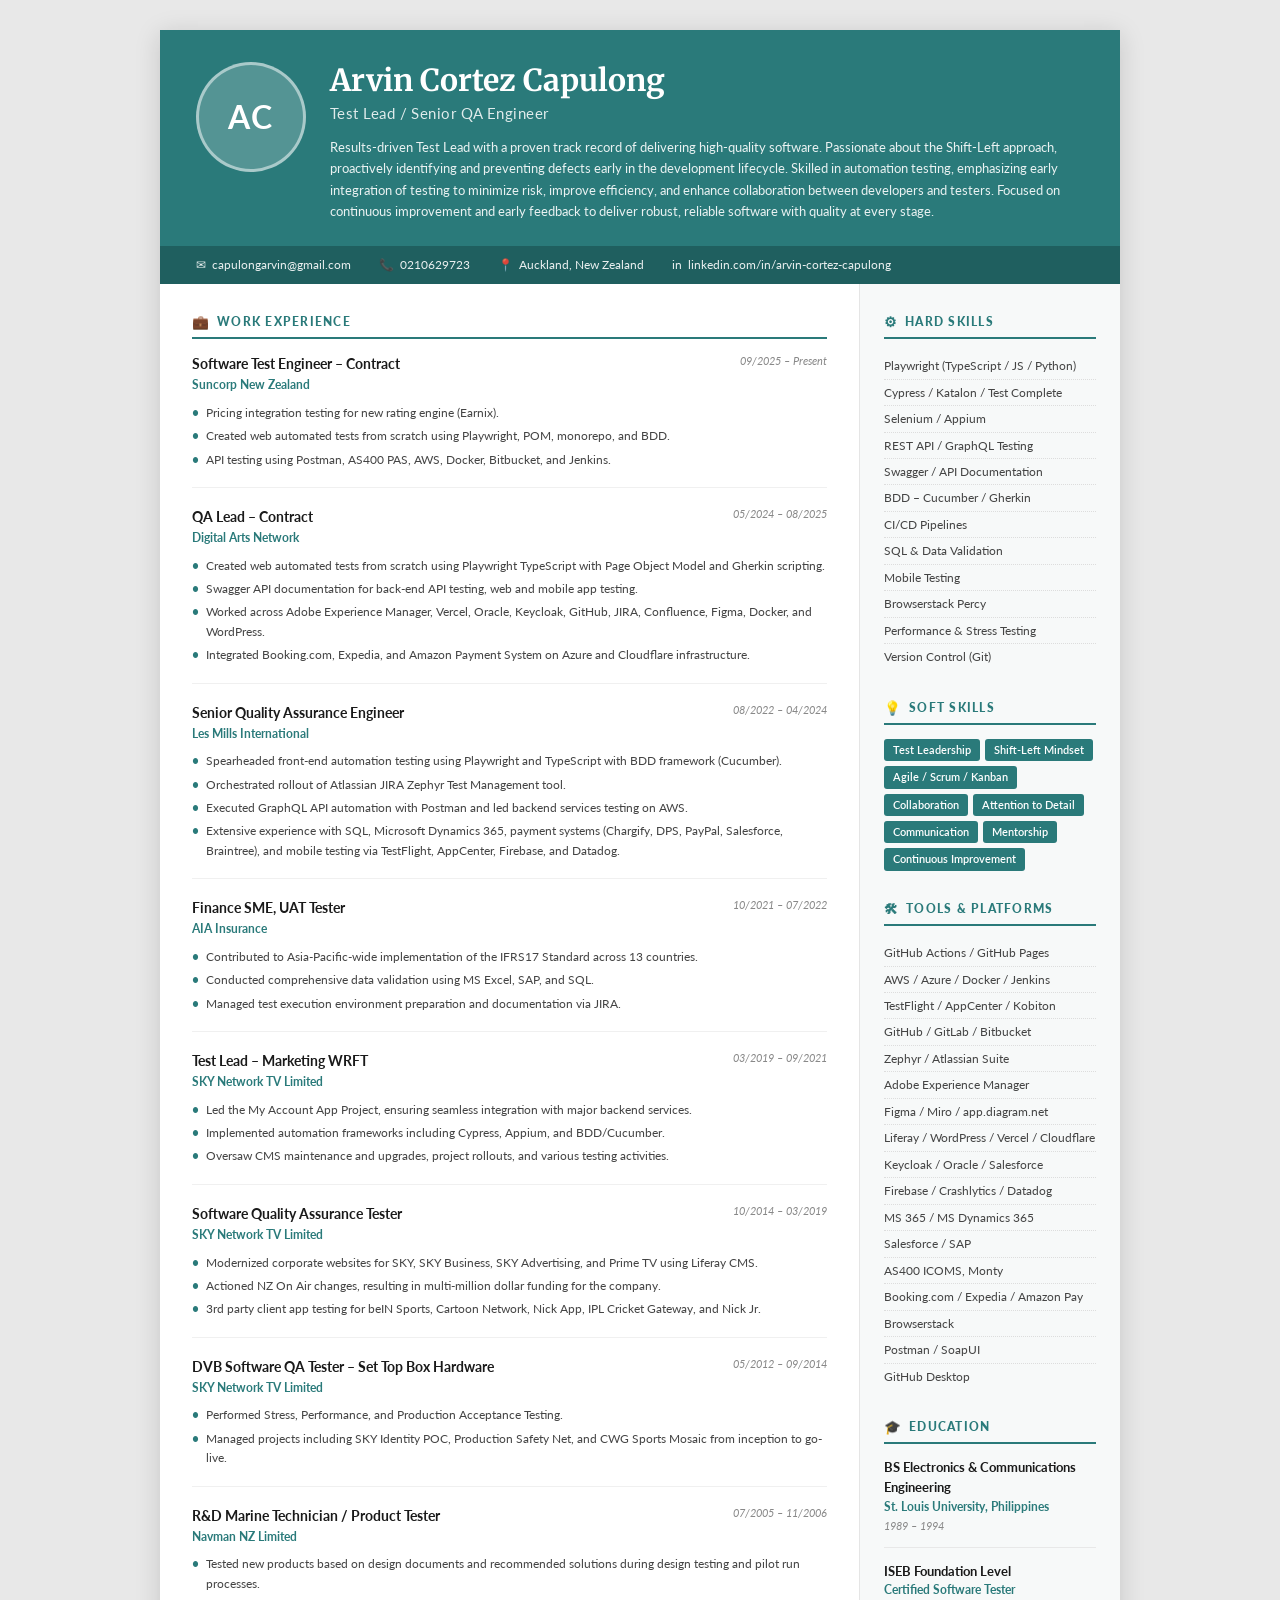
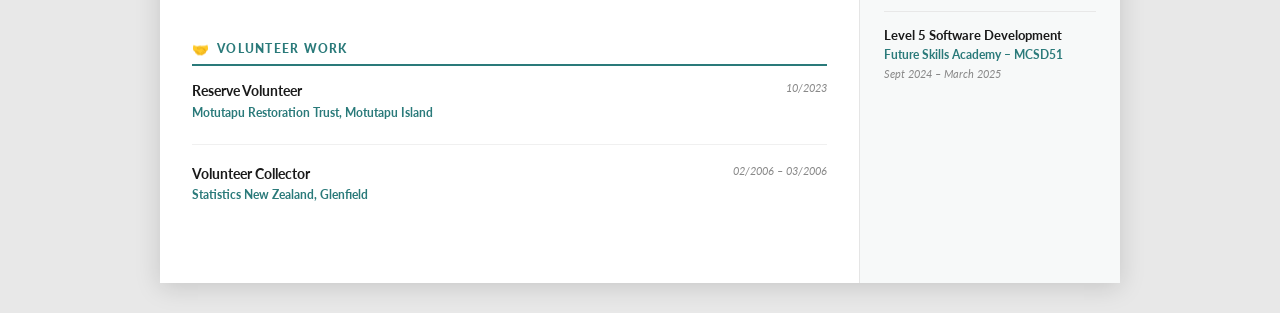
==== commit f64e4612: "another right side change" ====
--- a/index.html
+++ b/index.html
@@ -252,7 +252,9 @@
           <li>Liferay / WordPress / Vercel / Cloudflare</li>
           <li>Keycloak / Oracle / Salesforce</li>
           <li>Firebase / Crashlytics / Datadog</li>
-          <li>MS 365 / MS Dynamics 365 / SAP</li>
+          <li>MS 365 / MS Dynamics 365</li>
+          <li>Salesforce / SAP</li>
+          <li>AS400 ICOMS, Monty</li>
           <li>Booking.com / Expedia / Amazon Pay</li>
           <li>Browserstack</li>
           <li>Postman / SoapUI</li>
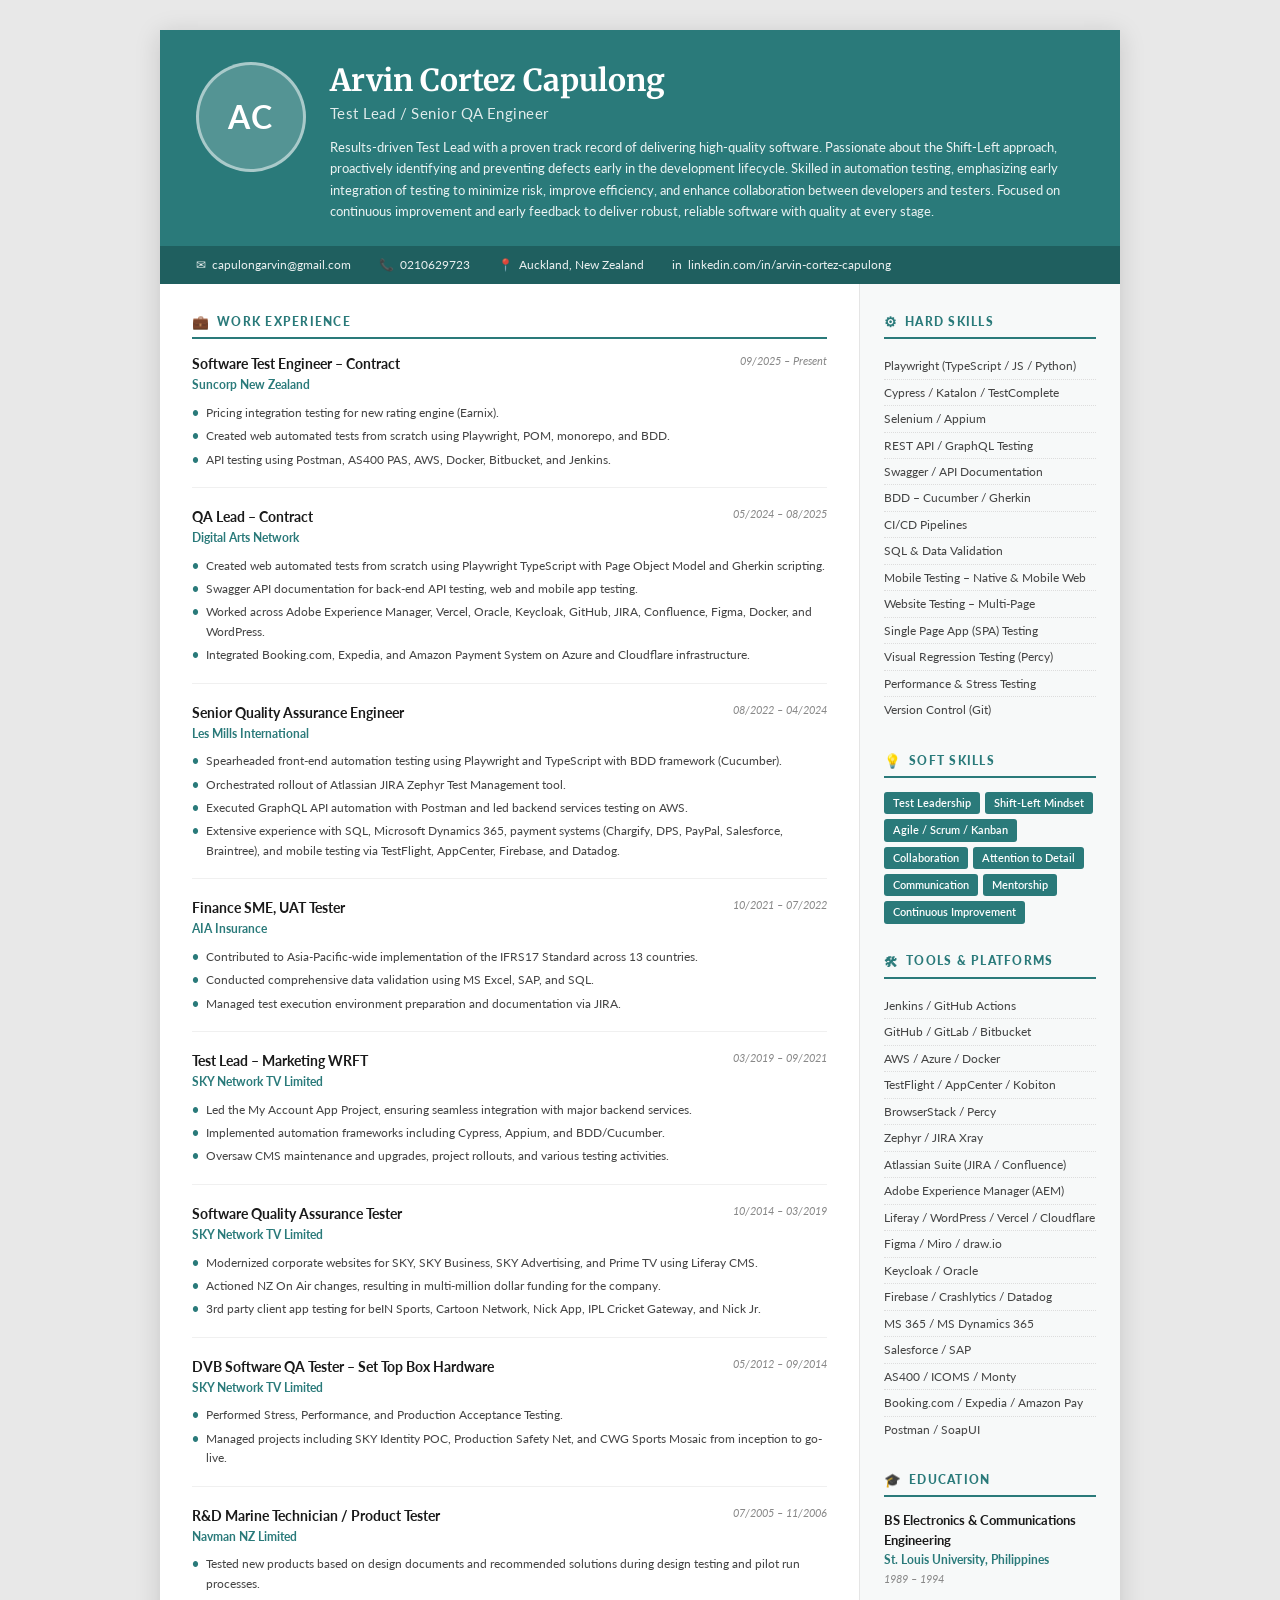
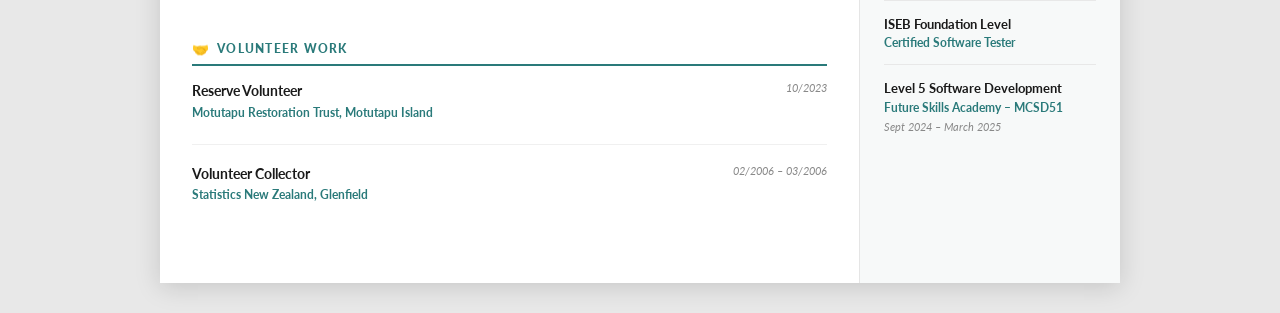
==== commit b777a8a7: "add right side update" ====
--- a/index.html
+++ b/index.html
@@ -209,15 +209,17 @@
         <h3 class="section-title"><span class="section-icon">⚙</span> Hard Skills</h3>
         <ul class="skills-list">
           <li>Playwright (TypeScript / JS / Python)</li>
-          <li>Cypress / Katalon / Test Complete</li>
+          <li>Cypress / Katalon / TestComplete</li>
           <li>Selenium / Appium</li>
           <li>REST API / GraphQL Testing</li>
           <li>Swagger / API Documentation</li>
           <li>BDD – Cucumber / Gherkin</li>
           <li>CI/CD Pipelines</li>
           <li>SQL & Data Validation</li>
-          <li>Mobile Testing</li>
-          <li>Browserstack Percy</li>
+          <li>Mobile Testing – Native & Mobile Web</li>
+          <li>Website Testing – Multi-Page</li>
+          <li>Single Page App (SPA) Testing</li>
+          <li>Visual Regression Testing (Percy)</li>
           <li>Performance & Stress Testing</li>
           <li>Version Control (Git)</li>
         </ul>
@@ -242,23 +244,23 @@
       <section class="cv-section">
         <h3 class="section-title"><span class="section-icon">🛠</span> Tools & Platforms</h3>
         <ul class="skills-list">
-          <li>GitHub Actions / GitHub Pages</li>
-          <li>AWS / Azure / Docker / Jenkins</li>
+          <li>Jenkins / GitHub Actions</li>
+          <li>GitHub / GitLab / Bitbucket</li>
+          <li>AWS / Azure / Docker</li>
           <li>TestFlight / AppCenter / Kobiton</li>
-          <li>GitHub / GitLab / Bitbucket</li>
-          <li>Zephyr / Atlassian Suite</li>
-          <li>Adobe Experience Manager</li>
-          <li>Figma / Miro / app.diagram.net</li>
+          <li>BrowserStack / Percy</li>
+          <li>Zephyr / JIRA Xray</li>
+          <li>Atlassian Suite (JIRA / Confluence)</li>
+          <li>Adobe Experience Manager (AEM)</li>
           <li>Liferay / WordPress / Vercel / Cloudflare</li>
-          <li>Keycloak / Oracle / Salesforce</li>
+          <li>Figma / Miro / draw.io</li>
+          <li>Keycloak / Oracle</li>
           <li>Firebase / Crashlytics / Datadog</li>
           <li>MS 365 / MS Dynamics 365</li>
           <li>Salesforce / SAP</li>
-          <li>AS400 ICOMS, Monty</li>
+          <li>AS400 / ICOMS / Monty</li>
           <li>Booking.com / Expedia / Amazon Pay</li>
-          <li>Browserstack</li>
           <li>Postman / SoapUI</li>
-          <li>GitHub Desktop</li>
         </ul>
       </section>
  
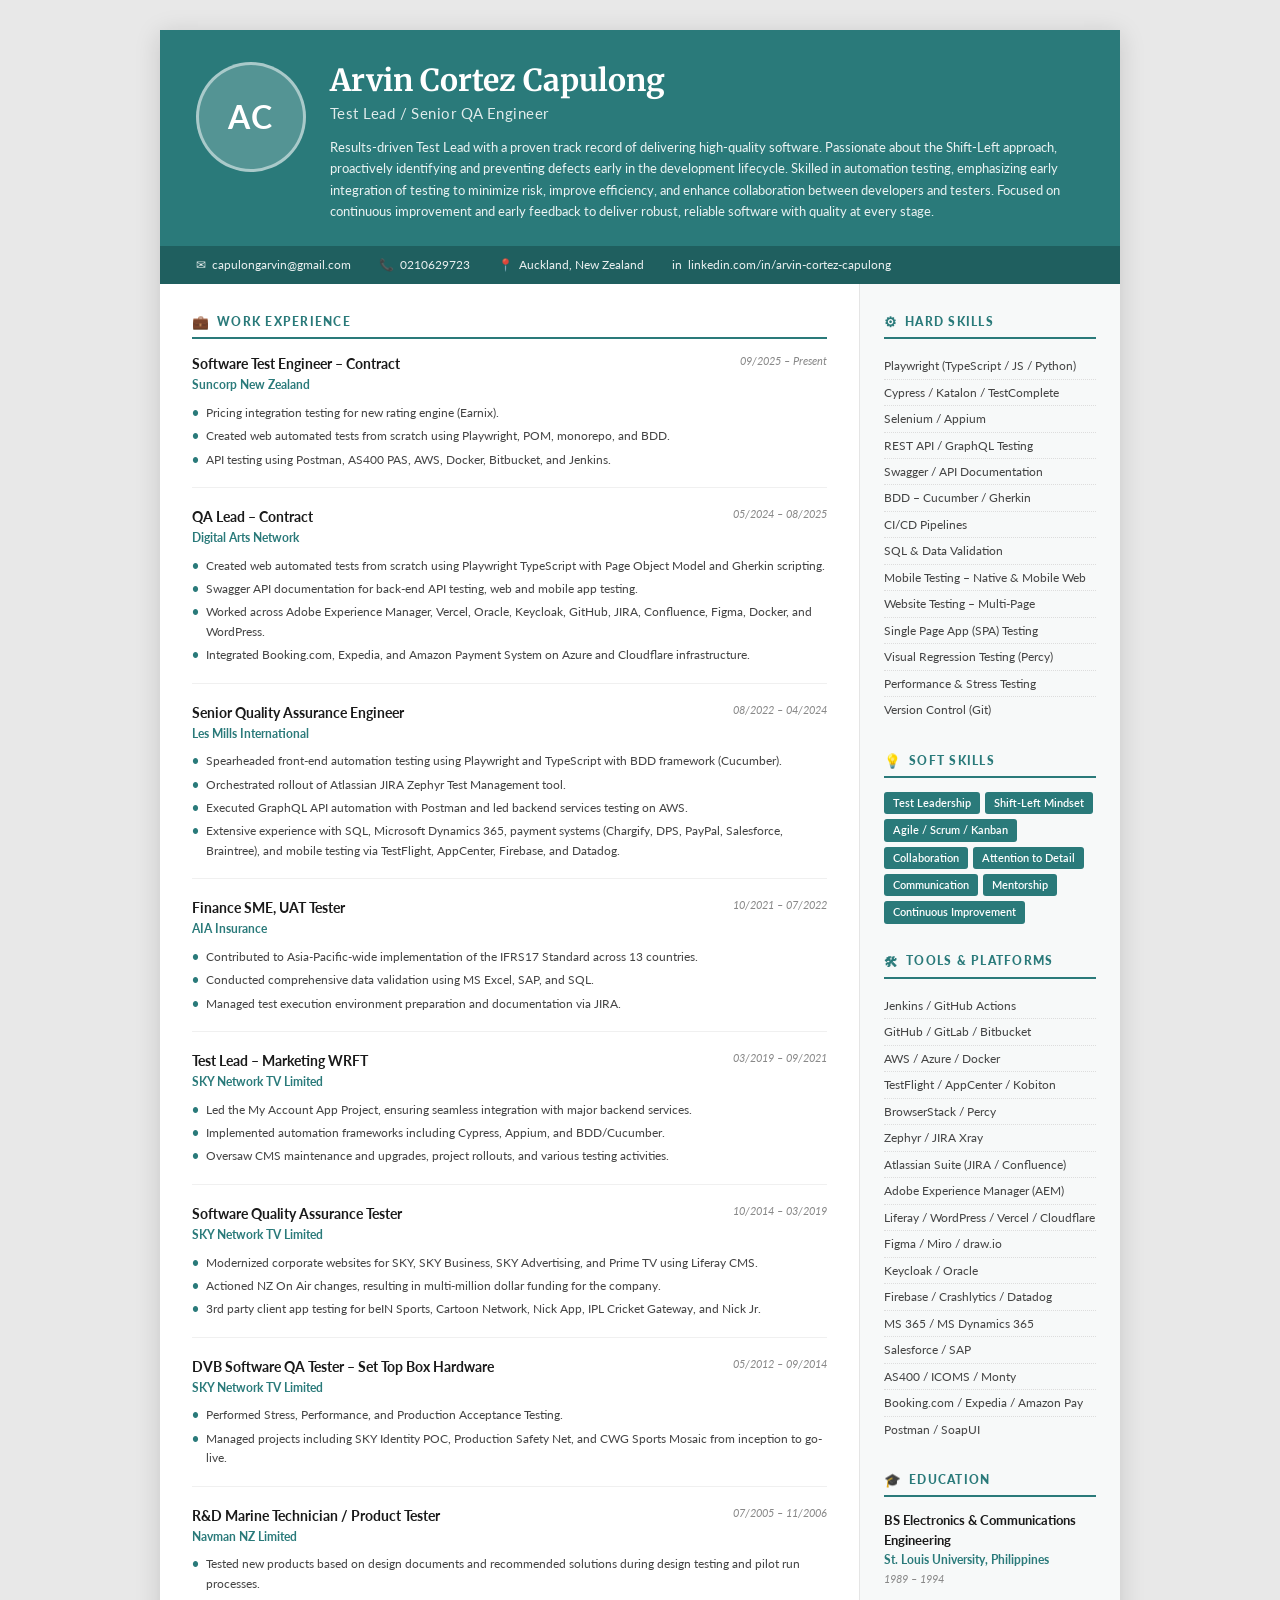
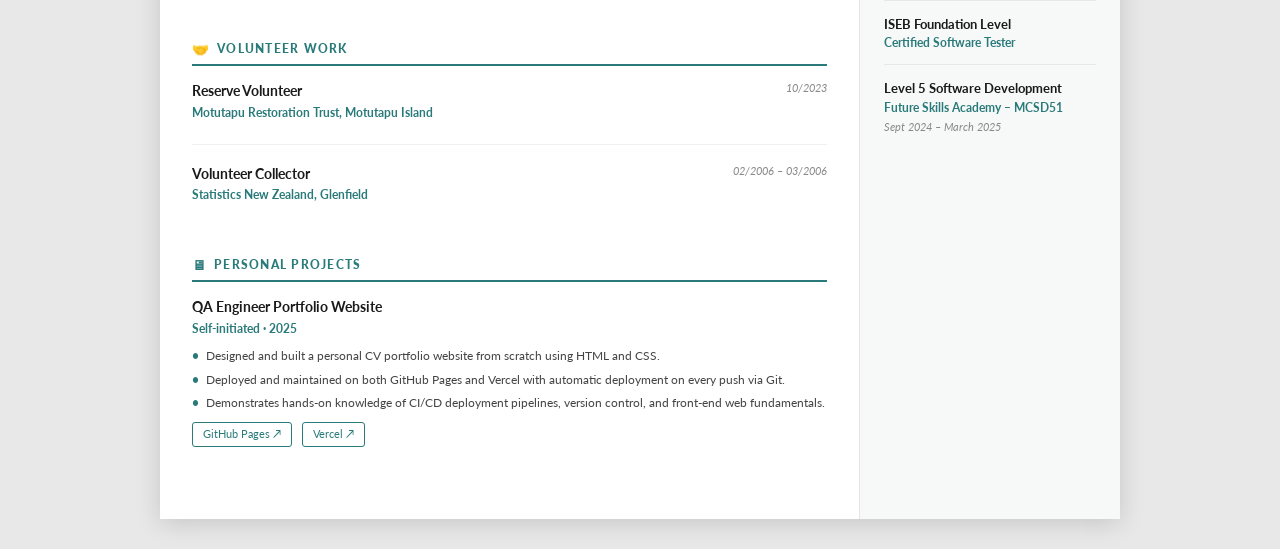
==== commit b432f39d: "added project section" ====
--- a/index.html
+++ b/index.html
@@ -199,11 +199,33 @@
         </div>
       </section>
 
+      <!-- PERSONAL PROJECTS -->
+      <section class="cv-section">
+        <h3 class="section-title"><span class="section-icon">🖥</span> Personal Projects</h3>
+        <div class="exp-item">
+          <div class="exp-header">
+            <div>
+              <h4 class="exp-role">QA Engineer Portfolio Website</h4>
+              <div class="exp-company">Self-initiated · 2025</div>
+            </div>
+          </div>
+          <ul class="exp-bullets">
+            <li>Designed and built a personal CV portfolio website from scratch using HTML and CSS.</li>
+            <li>Deployed and maintained on both GitHub Pages and Vercel with automatic deployment on every push via Git.</li>
+            <li>Demonstrates hands-on knowledge of CI/CD deployment pipelines, version control, and front-end web fundamentals.</li>
+          </ul>
+          <div style="margin-top: 8px; display: flex; gap: 10px; flex-wrap: wrap;">
+            <a href="https://arvincortezcapulong.github.io/portfolio-website/" target="_blank" style="font-family: 'Lato', sans-serif; font-size: 0.7rem; color: #2a7a7a; text-decoration: none; border: 1px solid #2a7a7a; padding: 3px 10px; border-radius: 3px;">GitHub Pages ↗</a>
+            <a href="https://portfolio-website-pi-sandy-40.vercel.app/" target="_blank" style="font-family: 'Lato', sans-serif; font-size: 0.7rem; color: #2a7a7a; text-decoration: none; border: 1px solid #2a7a7a; padding: 3px 10px; border-radius: 3px;">Vercel ↗</a>
+          </div>
+        </div>
+      </section>
+
     </main>
 
     <!-- RIGHT SIDEBAR -->
     <aside class="cv-sidebar">
- 
+
       <!-- HARD SKILLS -->
       <section class="cv-section">
         <h3 class="section-title"><span class="section-icon">⚙</span> Hard Skills</h3>
@@ -224,7 +246,7 @@
           <li>Version Control (Git)</li>
         </ul>
       </section>
- 
+
       <!-- SOFT SKILLS -->
       <section class="cv-section">
         <h3 class="section-title"><span class="section-icon">💡</span> Soft Skills</h3>
@@ -239,7 +261,7 @@
           <span>Continuous Improvement</span>
         </div>
       </section>
- 
+
       <!-- TOOLS -->
       <section class="cv-section">
         <h3 class="section-title"><span class="section-icon">🛠</span> Tools & Platforms</h3>
@@ -263,7 +285,7 @@
           <li>Postman / SoapUI</li>
         </ul>
       </section>
- 
+
       <!-- EDUCATION -->
       <section class="cv-section">
         <h3 class="section-title"><span class="section-icon">🎓</span> Education</h3>
@@ -282,12 +304,12 @@
           <div class="edu-date">Sept 2024 – March 2025</div>
         </div>
       </section>
- 
+
     </aside>
- 
+
   </div>
- 
+
 </div><!-- end cv-wrapper -->
- 
+
 </body>
 </html>
